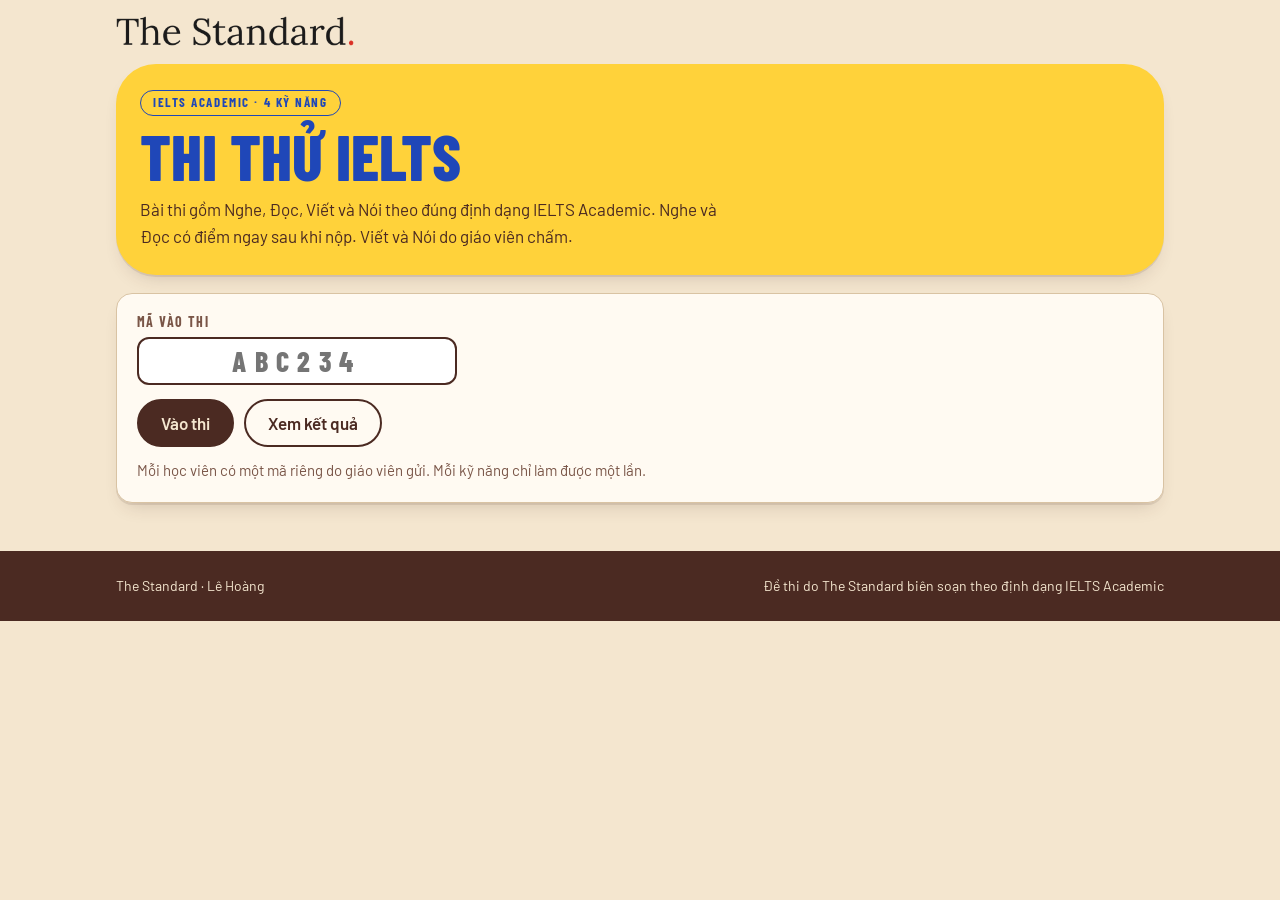
==== index.html @ 9aebc48a "Add IELTS mock test site (4 skills, random tests, original content) Co-Authored-By: Claude Opus 5.5 " ====
<!doctype html>
<html lang="vi">
<head>
<meta charset="utf-8">
<meta name="viewport" content="width=device-width, initial-scale=1, viewport-fit=cover">
<title>IELTS Mock Test · The Standard</title>
<meta name="description" content="Bài thi thử IELTS Academic 4 kỹ năng của The Standard.">
<meta name="theme-color" content="#f4e6cf">
<link rel="icon" href="assets/favicon.svg" type="image/svg+xml">
<link rel="preload" href="fonts/barlow-400.woff2" as="font" type="font/woff2" crossorigin>
<link rel="stylesheet" href="assets/app.css">
<script src="config.js"></script>
</head>
<body>
<main class="wrap" style="padding-top:16px">
  <a href="index.html" aria-label="The Standard"><img class="wm" src="assets/logo-black.png" alt="The Standard." width="760" height="96" style="height:30px"></a>

  <section class="lid">
    <span class="stamp">IELTS Academic · 4 kỹ năng</span>
    <h1>Thi thử IELTS</h1>
    <p>Bài thi gồm Nghe, Đọc, Viết và Nói theo đúng định dạng IELTS Academic. Nghe và Đọc có điểm ngay sau khi nộp. Viết và Nói do giáo viên chấm.</p>
  </section>

  <section class="card" id="login">
    <div class="field">
      <label for="code">Mã vào thi</label>
      <input class="input codein" id="code" maxlength="6" autocomplete="off" autocapitalize="characters" spellcheck="false" placeholder="ABC234">
    </div>
    <div class="row" style="margin-top:14px"><button class="btn" id="go">Vào thi</button><a class="btn ghost" href="result.html">Xem kết quả</a></div>
    <p class="msg err" id="err" hidden style="margin-top:12px"></p>
    <p class="note" style="margin-top:12px">Mỗi học viên có một mã riêng do giáo viên gửi. Mỗi kỹ năng chỉ làm được một lần.</p>
  </section>

  <section id="home" hidden style="display:grid;gap:18px">
    <section class="card" style="display:grid;gap:10px">
      <p class="small">Xin chào</p>
      <h2 id="hname"></h2>
      <p class="small" id="hcls"></p>
      <div class="row"><button class="btn blue" id="full">Thi trọn bộ</button><span class="small">Làm lần lượt Nghe, Đọc, Viết, Nói, khoảng 2 giờ 45 phút.</span></div>
      <p class="small">Hoặc chọn từng kỹ năng bên dưới để làm riêng từng phần.</p>
    </section>
    <div class="tiles" id="tiles"></div>
    <section class="card">
      <h2>Trước khi làm bài</h2>
      <ul class="clean" style="margin-top:10px">
        <li>Dùng Chrome hoặc Safari bản mới, trên máy tính hoặc điện thoại. Máy tính sẽ dễ làm phần Đọc và Viết hơn.</li>
        <li>Phần Nghe cần tai nghe. Audio chỉ phát một lần và không tua được.</li>
        <li>Phần Nói cần micro và chỗ yên tĩnh. Bài nói được ghi âm và gửi cho giáo viên.</li>
        <li>Bài làm được tự lưu trên máy. Nếu mất mạng hoặc lỡ tải lại trang, hãy mở lại trên cùng thiết bị để làm tiếp.</li>
        <li>Đồng hồ vẫn chạy khi bạn rời trang. Số lần chuyển sang ứng dụng khác được ghi lại.</li>
      </ul>
      <div class="row" style="margin-top:14px"><a class="btn ghost" href="result.html">Xem kết quả</a><button class="btn ghost" id="out">Đổi mã khác</button></div>
    </section>
  </section>
</main>
<footer class="foot"><div class="in"><span>The Standard · Lê Hoàng</span><span>Đề thi do The Standard biên soạn theo định dạng IELTS Academic</span></div></footer>
<script src="assets/app.js"></script>
<script>
(function () {
  var T = TS, $ = T.$;
  var STL = { open: 'Chưa làm', started: 'Đang làm dở', done: 'Đã nộp' };
  function show(info) {
    T.session({ code: info.code, name: info.name, cls: info.cls });
    $('#login').hidden = true; $('#home').hidden = false;
    $('#hname').textContent = info.name; $('#hcls').textContent = info.cls ? 'Lớp ' + info.cls + ' · Mã ' + info.code : 'Mã ' + info.code;
    var h = '';
    T.ORDER.forEach(function (sk) {
      var st = info.st[sk] || 'open', res = info.res || {}, extra = '';
      if (st === 'done' && (sk === 'L' || sk === 'R') && res[sk]) extra = 'Band ' + T.bandText(res[sk].band);
      if (st === 'done' && (sk === 'W' || sk === 'S')) extra = res[sk] && typeof res[sk].band === 'number' ? 'Band ' + T.bandText(res[sk].band) : 'Chờ giáo viên chấm';
      h += '<a class="tile ' + sk + (st === 'done' ? ' done' : '') + '" href="' + T.PAGE[sk] + '"' + (st === 'done' ? ' aria-disabled="true"' : '') + '><span class="stamp">' + T.SK[sk] + '</span><h3>' + T.SKVI[sk] + '</h3><span class="st">' + STL[st] + '</span><span>' + extra + '</span></a>';
    });
    $('#tiles').innerHTML = h;
    var next = T.ORDER.filter(function (sk) { return (info.st[sk] || 'open') !== 'done'; })[0];
    $('#full').disabled = !next;
    $('#full').onclick = function () { T.flow(true); location.href = T.PAGE[next]; };
    $('#tiles').onclick = function () { T.flow(false); };
  }
  function login(code) {
    $('#err').hidden = true; $('#go').disabled = true; $('#go').textContent = 'Đang kiểm tra...';
    T.api('info', { code: code }).then(function (r) {
      $('#go').disabled = false; $('#go').textContent = 'Vào thi';
      if (!r.ok) { $('#err').textContent = T.err(r); $('#err').hidden = false; if (r.error === 'no_code') T.session(null); return; }
      show(r);
    });
  }
  $('#go').onclick = function () { var c = $('#code').value.trim().toUpperCase(); if (c.length < 6) { $('#err').textContent = 'Mã gồm 6 ký tự.'; $('#err').hidden = false; return; } login(c); };
  $('#code').addEventListener('keydown', function (e) { if (e.key === 'Enter') $('#go').click(); });
  $('#out').onclick = function () { T.session(null); T.flow(false); location.reload(); };
  var s = T.session(); if (s && s.code) { $('#code').value = s.code; login(s.code); }
})();
</script>
</body>
</html>
---- assets/app.css ----
/* The Standard · IELTS Mock Test. Shelf Pop tokens (cream, cocoa, cobalt, paper). One light look. */
@font-face{font-family:"Barlow Condensed";src:url(../fonts/barlow-condensed-700.woff2) format("woff2");font-weight:700;font-display:swap}
@font-face{font-family:"Barlow Condensed";src:url(../fonts/barlow-condensed-800.woff2) format("woff2");font-weight:800;font-display:swap}
@font-face{font-family:"Barlow";src:url(../fonts/barlow-400.woff2) format("woff2");font-weight:400;font-display:swap}
@font-face{font-family:"Barlow";src:url(../fonts/barlow-600.woff2) format("woff2");font-weight:600;font-display:swap}
:root{
  --cocoa:#4b2a22;--cream:#f4e6cf;--cobalt:#1f5bb5;--paper:#fffaf2;--mocha:#7a5648;--sand:#d9c3a3;
  --yellow:#ffd23a;--ink-blue:#1f47b8;--plum:#6e2438;--green:#9fd63c;--green-ink:#1f4d14;--warm:#c4561d;--pink:#f07ccb;
  --ok:#2f7a3a;--bad:#b3261e;
  --display:"Barlow Condensed","Arial Narrow",sans-serif;--sans:Barlow,Arial,sans-serif;
  --r:16px;--shadow:0 2px 0 rgb(75 42 34 / .10),0 10px 20px -10px rgb(75 42 34 / .24);
  --ease:cubic-bezier(.2,0,0,1);--spring:cubic-bezier(.34,1.56,.64,1);
  color-scheme:light;
}
*{box-sizing:border-box}
[hidden]{display:none!important}
html{background:var(--cream)}
body{margin:0;background:var(--cream);color:var(--cocoa);font-family:var(--sans);font-size:17px;line-height:1.55;-webkit-font-smoothing:antialiased}
:root{padding-top:env(safe-area-inset-top,0px);padding-bottom:env(safe-area-inset-bottom,0px)}
h1,h2,h3,h4{margin:0;text-wrap:balance}
p{margin:0}
a{color:var(--cobalt)}
button,input,select,textarea{font:inherit;color:inherit}
:focus-visible{outline:3px solid var(--cobalt);outline-offset:2px}
.small{font-size:15px;color:var(--mocha)}
.num{font-variant-numeric:tabular-nums}
.stamp{display:inline-flex;align-items:center;gap:6px;font:700 13px/1.2 var(--display);letter-spacing:.12em;text-transform:uppercase;border:1.5px solid currentColor;border-radius:999px;padding:4px 12px}
.wrap{max-width:1080px;margin:0 auto;padding-left:max(16px,env(safe-area-inset-left,0px));padding-right:max(16px,env(safe-area-inset-right,0px));padding-block:12px 48px;display:grid;gap:18px}
.wrap>*{min-width:0}

/* top bar */
.bar{position:sticky;top:0;z-index:20;background:var(--cream);border-bottom:1px solid var(--sand)}
body::before{content:"";position:fixed;inset:0 0 auto;height:env(safe-area-inset-top,0px);z-index:30;background:var(--cream)}
.bar .in{max-width:1280px;margin:0 auto;display:flex;align-items:center;gap:12px;justify-content:space-between;min-height:60px;padding-left:max(16px,env(safe-area-inset-left,0px));padding-right:max(16px,env(safe-area-inset-right,0px))}
.bar{top:env(safe-area-inset-top,0px)}
.wm{height:24px;width:auto;display:block}
.bar .who{font-size:14px;color:var(--mocha);text-align:right;line-height:1.2;min-width:0}
.bar .who b{display:block;color:var(--cocoa);font-weight:600;white-space:nowrap;overflow:hidden;text-overflow:ellipsis;max-width:40vw}
.bar .who .t{display:block}
.timer{font:800 22px/1 var(--display);letter-spacing:.04em;background:var(--cocoa);color:var(--cream);border-radius:999px;padding:8px 14px;min-width:96px;text-align:center}
.timer.warn{background:var(--warm)}
.timer.idle{background:var(--sand);color:var(--cocoa)}

/* cards and buttons */
.card{background:var(--paper);border:1px solid var(--sand);border-radius:var(--r);padding:20px;box-shadow:var(--shadow)}
.card h2{font:700 26px/1.1 var(--display)}
.lid{background:var(--yellow);color:var(--ink-blue);border-radius:40px;padding:26px 24px;display:grid;gap:10px;box-shadow:var(--shadow)}
.lid h1{font:800 clamp(38px,7vw,64px)/.95 var(--display);text-transform:uppercase}
.lid p{color:var(--cocoa);max-width:58ch}
.lid .stamp{justify-self:start}
.btn{display:inline-flex;align-items:center;justify-content:center;gap:8px;min-height:48px;padding:0 22px;border-radius:999px;border:2px solid var(--cocoa);background:var(--cocoa);color:var(--cream);font-weight:600;font-size:17px;cursor:pointer;text-decoration:none;transition:transform .3s var(--spring),background-color .2s}
.btn:hover{transform:translateY(-2px)}
.btn.ghost{background:transparent;color:var(--cocoa)}
.btn.blue{background:var(--cobalt);border-color:var(--cobalt)}
.btn.warm{background:var(--warm);border-color:var(--warm)}
.btn:disabled{opacity:.45;cursor:not-allowed;transform:none}
.row{display:flex;flex-wrap:wrap;gap:10px;align-items:center}
.field{display:grid;gap:6px}
.field label{font:700 14px/1.2 var(--display);letter-spacing:.1em;text-transform:uppercase;color:var(--mocha)}
.input{border:2px solid var(--cocoa);border-radius:12px;min-height:48px;padding:0 14px;background:#fff;width:100%}
.codein{font:800 28px/1 var(--display);letter-spacing:.3em;text-transform:uppercase;text-align:center;max-width:320px}
.msg{border-radius:12px;padding:10px 14px;font-size:15px}
.msg.err{background:#fbe1dc;color:#7a1d14}
.msg.ok{background:#e3f3d4;color:var(--green-ink)}
.msg.info{background:#e6ecf8;color:#1d3a73}
.note{font-size:15px;color:var(--mocha);max-width:70ch}
ul.clean{margin:0;padding-left:1.1em;display:grid;gap:6px}

/* skill tiles */
.tiles{display:grid;gap:12px;grid-template-columns:repeat(auto-fit,minmax(220px,1fr))}
.tile{border-radius:20px;padding:18px;display:grid;gap:6px;align-content:start;text-decoration:none;color:inherit;border:2px solid transparent;transition:transform .35s var(--spring)}
.tile:hover{transform:translateY(-3px)}
.tile h3{font:800 28px/1 var(--display);text-transform:uppercase}
.tile .st{font-weight:600}
.tile.L{background:#7b3cbf;color:#f4e6cf}.tile.R{background:var(--green);color:var(--green-ink)}
.tile.W{background:var(--warm);color:#fff8ee}.tile.S{background:var(--cocoa);color:var(--cream)}
.tile.done{opacity:.75}
.tile[aria-disabled="true"]{pointer-events:none;opacity:.5}

/* exam layout */
.exam{display:grid;gap:16px}
.split{display:grid;gap:16px}
@media (min-width:900px){.split{grid-template-columns:minmax(0,1fr) minmax(0,1fr);align-items:start}
  .split .pane{position:sticky;top:76px;max-height:calc(100vh - 92px);overflow:auto}}
.pane{background:var(--paper);border:1px solid var(--sand);border-radius:var(--r);padding:20px}
.passage h2{font:700 26px/1.1 var(--display);margin-bottom:10px}
.passage p{margin:0 0 12px;line-height:1.65}
.passage .pl{font:800 16px var(--display);color:var(--cobalt);margin-right:8px}
.ptabs{display:flex;gap:8px;flex-wrap:wrap}
.ptab{border:2px solid var(--cocoa);background:transparent;border-radius:999px;min-height:44px;padding:0 16px;font:700 15px var(--display);letter-spacing:.06em;text-transform:uppercase;cursor:pointer}
.ptab[aria-selected="true"]{background:var(--cocoa);color:var(--cream)}
.mobswitch{display:flex;gap:8px}
@media (min-width:900px){.mobswitch{display:none}}

/* questions */
.qsec{display:grid;gap:14px;scroll-margin-top:80px}
.qsec>h3{font:800 22px/1 var(--display);text-transform:uppercase;color:var(--cobalt)}
.qsec.now{outline:3px solid var(--yellow);outline-offset:6px;border-radius:12px}
.grp{display:grid;gap:10px;border-top:1px dashed var(--sand);padding-top:12px}
.grp .gi{font-weight:600}
.grp .gt{font:700 18px var(--display);text-align:center}
.grow{line-height:2.2}
.grow.h{font-weight:700;margin-top:6px;line-height:1.4}
.grow.ex{color:var(--mocha);font-style:italic}
.gap{display:inline-flex;align-items:center;gap:4px;vertical-align:middle}
.gap b,.qn{display:inline-grid;place-items:center;min-width:26px;height:26px;padding:0 4px;border-radius:7px;background:var(--cocoa);color:var(--cream);font:700 14px var(--display);white-space:nowrap}
.gap input{border:none;border-bottom:2px solid var(--cocoa);background:#fff;border-radius:6px 6px 0 0;min-height:34px;width:150px;padding:0 6px;font-size:16px}
.gap input:focus{border-color:var(--cobalt);outline:none;background:#eef3fd}
.mcq{display:grid;gap:6px}
.mcq .stem{display:flex;gap:8px;align-items:flex-start;font-weight:600}
.opt{display:flex;gap:10px;align-items:flex-start;border:1.5px solid var(--sand);border-radius:12px;padding:8px 12px;cursor:pointer;background:#fff;min-height:44px}
.opt input{margin-top:5px;accent-color:var(--cobalt);width:18px;height:18px;flex:none}
.opt .L{font-weight:700;min-width:1.2em}
.opt:has(input:checked){border-color:var(--cobalt);background:#eef3fd}
.mrow{display:flex;gap:10px;align-items:center;flex-wrap:wrap}
.mrow .stem{flex:1 1 220px;min-width:0}
.sel{border:2px solid var(--cocoa);border-radius:10px;min-height:42px;padding:0 10px;background:#fff;font-weight:600}
.box{border:2px solid var(--cocoa);border-radius:12px;padding:10px 14px;background:#fff;display:grid;gap:4px}
.box b{font-family:var(--display);letter-spacing:.05em}
.tf{display:flex;flex-wrap:wrap;gap:6px}
.tf label{display:inline-flex;align-items:center;gap:6px;border:1.5px solid var(--sand);border-radius:999px;padding:6px 12px;cursor:pointer;background:#fff;font-weight:600;font-size:15px}
.tf label:has(input:checked){border-color:var(--cobalt);background:#eef3fd}
.tf input{accent-color:var(--cobalt)}
.map{max-width:520px;width:100%;height:auto;display:block;margin:0 auto}
.chart{width:100%;height:auto;display:block;background:#fff;border-radius:12px;border:1px solid var(--sand)}

/* question nav */
.qnav{position:sticky;bottom:0;z-index:15;background:var(--paper);border-top:1px solid var(--sand);padding:8px max(16px,env(safe-area-inset-left,0px)) calc(8px + env(safe-area-inset-bottom,0px));display:flex;gap:10px;align-items:center}
.qnav .nums{display:flex;gap:4px;overflow-x:auto;flex:1;min-width:0;scrollbar-width:thin}
.qnav .nums a{flex:none;display:inline-grid;place-items:center;width:30px;height:30px;border-radius:8px;border:1.5px solid var(--sand);font:700 13px var(--display);text-decoration:none;color:var(--cocoa);background:#fff}
.qnav .nums a.on{background:var(--cobalt);border-color:var(--cobalt);color:#fff}

/* audio status */
.player{display:grid;gap:8px}
.prog{height:10px;border-radius:999px;background:var(--cream);overflow:hidden;border:1px solid var(--sand)}
.prog b{display:block;height:100%;width:0;background:var(--cobalt);transition:width .5s linear}

/* result */
.result{background:var(--plum);color:var(--cream);border-radius:28px;padding:24px;display:grid;gap:10px;box-shadow:var(--shadow)}
.result .big{font:800 clamp(44px,9vw,72px)/1 var(--display)}
.result .stamp{justify-self:start}
.ticks{display:grid;grid-template-columns:repeat(auto-fill,minmax(64px,1fr));gap:6px}
.ticks span{border-radius:8px;padding:4px 6px;font:700 14px var(--display);text-align:center}
.ticks .y{background:#e3f3d4;color:var(--green-ink)}
.ticks .n{background:#fbe1dc;color:#7a1d14}

/* writing */
.wtabs{display:flex;gap:8px;flex-wrap:wrap}
textarea.essay{width:100%;min-height:340px;border:2px solid var(--cocoa);border-radius:12px;padding:12px;background:#fff;line-height:1.6;resize:vertical}
.wc{font:700 15px var(--display);letter-spacing:.05em}

/* speaking */
.meter{height:14px;border-radius:999px;background:var(--cream);border:1px solid var(--sand);overflow:hidden}
.meter b{display:block;height:100%;width:0;background:var(--green);transition:width .08s linear}
.qcard{border-radius:20px;background:var(--cocoa);color:var(--cream);padding:22px;font-size:22px;line-height:1.35;min-height:110px;display:grid;align-content:center}
.qcard.in{animation:rise .45s var(--ease)}
@keyframes rise{from{opacity:0;transform:translateY(8px)}to{opacity:1;transform:none}}
.cue{border:2px solid var(--cocoa);border-radius:16px;background:#fff;padding:18px;display:grid;gap:8px}
.cue h3{font:700 22px/1.2 var(--display)}
.rec{display:inline-flex;align-items:center;gap:8px;font-weight:600;color:var(--bad)}
.rec i{width:12px;height:12px;border-radius:50%;background:var(--bad);animation:blink 1s infinite}
@keyframes blink{50%{opacity:.25}}
.steps{display:flex;gap:6px;flex-wrap:wrap}
.steps span{border-radius:999px;padding:4px 12px;font:700 14px var(--display);letter-spacing:.06em;text-transform:uppercase;border:1.5px solid var(--sand)}
.steps span.on{background:var(--cobalt);border-color:var(--cobalt);color:#fff}
.steps span.done{background:var(--green);border-color:var(--green);color:var(--green-ink)}

/* overlay confirm */
.ov{position:fixed;inset:0;z-index:50;background:rgb(30 18 14 / .55);display:grid;place-items:center;padding:16px}
.ov .card{max-width:440px;width:100%;display:grid;gap:14px}

footer.foot{background:var(--cocoa);color:var(--cream);font-size:14px}
footer.foot .in{max-width:1080px;margin:0 auto;padding:24px max(16px,env(safe-area-inset-left,0px));display:flex;flex-wrap:wrap;gap:10px 24px;justify-content:space-between;align-items:center}
footer.foot a{color:var(--cream)}
@media (prefers-reduced-motion:reduce){*,*::before,*::after{animation:none!important;transition:none!important}}

@media (max-width:560px){.bar .who .t{display:none}.wm{height:20px}.timer{font-size:19px;min-width:84px;padding:7px 12px}}
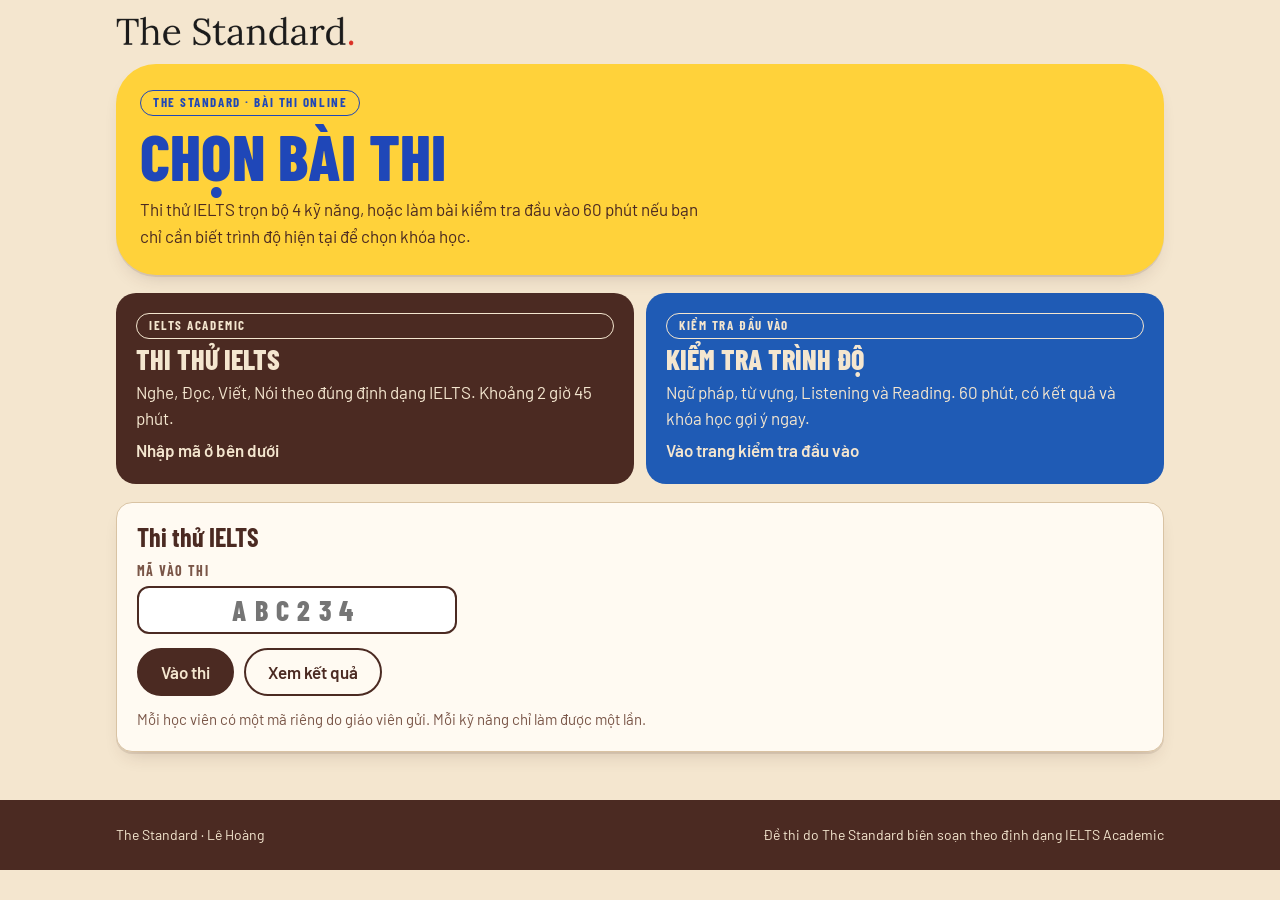
==== commit 73b36324: "Add entry test (kiểm tra đầu vào) with separate grading server - entry.html: 60 minute placement tes" ====
--- a/index.html
+++ b/index.html
@@ -8,7 +8,9 @@
 <meta name="theme-color" content="#f4e6cf">
 <link rel="icon" href="assets/favicon.svg" type="image/svg+xml">
 <link rel="preload" href="fonts/barlow-400.woff2" as="font" type="font/woff2" crossorigin>
-<link rel="stylesheet" href="assets/app.css">
+<link rel="stylesheet" href="assets/app.css?v=20261024a">
+<link rel="preconnect" href="https://script.google.com">
+<link rel="preconnect" href="https://script.googleusercontent.com" crossorigin>
 <script src="config.js"></script>
 </head>
 <body>
@@ -16,12 +18,18 @@
   <a href="index.html" aria-label="The Standard"><img class="wm" src="assets/logo-black.png" alt="The Standard." width="760" height="96" style="height:30px"></a>
 
   <section class="lid">
-    <span class="stamp">IELTS Academic · 4 kỹ năng</span>
-    <h1>Thi thử IELTS</h1>
-    <p>Bài thi gồm Nghe, Đọc, Viết và Nói theo đúng định dạng IELTS Academic. Nghe và Đọc có điểm ngay sau khi nộp. Viết và Nói do giáo viên chấm.</p>
+    <span class="stamp">The Standard · Bài thi online</span>
+    <h1>Chọn bài thi</h1>
+    <p>Thi thử IELTS trọn bộ 4 kỹ năng, hoặc làm bài kiểm tra đầu vào 60 phút nếu bạn chỉ cần biết trình độ hiện tại để chọn khóa học.</p>
   </section>
 
+  <div class="tiles" id="choose">
+    <a class="tile S" href="#login" id="pickIelts"><span class="stamp">IELTS Academic</span><h3>Thi thử IELTS</h3><span>Nghe, Đọc, Viết, Nói theo đúng định dạng IELTS. Khoảng 2 giờ 45 phút.</span><span class="st">Nhập mã ở bên dưới</span></a>
+    <a class="tile" href="entry.html" style="background:var(--cobalt);color:var(--cream)"><span class="stamp">Kiểm tra đầu vào</span><h3>Kiểm tra trình độ</h3><span>Ngữ pháp, từ vựng, Listening và Reading. 60 phút, có kết quả và khóa học gợi ý ngay.</span><span class="st">Vào trang kiểm tra đầu vào</span></a>
+  </div>
+
   <section class="card" id="login">
+    <h2 style="margin-bottom:12px">Thi thử IELTS</h2>
     <div class="field">
       <label for="code">Mã vào thi</label>
       <input class="input codein" id="code" maxlength="6" autocomplete="off" autocapitalize="characters" spellcheck="false" placeholder="ABC234">
@@ -54,19 +62,19 @@
   </section>
 </main>
 <footer class="foot"><div class="in"><span>The Standard · Lê Hoàng</span><span>Đề thi do The Standard biên soạn theo định dạng IELTS Academic</span></div></footer>
-<script src="assets/app.js"></script>
+<script src="assets/app.js?v=20261024a"></script>
 <script>
 (function () {
   var T = TS, $ = T.$;
   var STL = { open: 'Chưa làm', started: 'Đang làm dở', done: 'Đã nộp' };
   function show(info) {
-    T.session({ code: info.code, name: info.name, cls: info.cls });
-    $('#login').hidden = true; $('#home').hidden = false;
+    T.session({ code: info.code, name: info.name, cls: info.cls }); T.info(info);
+    $('#login').hidden = true; $('#choose').hidden = true; $('#home').hidden = false;
     $('#hname').textContent = info.name; $('#hcls').textContent = info.cls ? 'Lớp ' + info.cls + ' · Mã ' + info.code : 'Mã ' + info.code;
     var h = '';
     T.ORDER.forEach(function (sk) {
       var st = info.st[sk] || 'open', res = info.res || {}, extra = '';
-      if (st === 'done' && (sk === 'L' || sk === 'R') && res[sk]) extra = 'Band ' + T.bandText(res[sk].band);
+      if (st === 'done' && (sk === 'L' || sk === 'R') && res[sk]) extra = 'Band ' + T.bandText(res[sk].band) + ' (ước tính)';
       if (st === 'done' && (sk === 'W' || sk === 'S')) extra = res[sk] && typeof res[sk].band === 'number' ? 'Band ' + T.bandText(res[sk].band) : 'Chờ giáo viên chấm';
       h += '<a class="tile ' + sk + (st === 'done' ? ' done' : '') + '" href="' + T.PAGE[sk] + '"' + (st === 'done' ? ' aria-disabled="true"' : '') + '><span class="stamp">' + T.SK[sk] + '</span><h3>' + T.SKVI[sk] + '</h3><span class="st">' + STL[st] + '</span><span>' + extra + '</span></a>';
     });
@@ -76,18 +84,28 @@
     $('#full').onclick = function () { T.flow(true); location.href = T.PAGE[next]; };
     $('#tiles').onclick = function () { T.flow(false); };
   }
-  function login(code) {
-    $('#err').hidden = true; $('#go').disabled = true; $('#go').textContent = 'Đang kiểm tra...';
+  function login(code, quiet) {
+    $('#err').hidden = true;
+    if (!quiet) { $('#go').disabled = true; $('#go').textContent = 'Đang kiểm tra...'; }
     T.api('info', { code: code }).then(function (r) {
       $('#go').disabled = false; $('#go').textContent = 'Vào thi';
-      if (!r.ok) { $('#err').textContent = T.err(r); $('#err').hidden = false; if (r.error === 'no_code') T.session(null); return; }
+      if (!r.ok) {
+        if (quiet && r.error !== 'no_code') return;          // keep the stored view when the network blips
+        if (quiet) { $('#home').hidden = true; $('#login').hidden = false; $('#choose').hidden = false; }
+        $('#err').textContent = T.err(r); $('#err').hidden = false; if (r.error === 'no_code') { T.session(null); T.info(null); } return;
+      }
       show(r);
     });
   }
   $('#go').onclick = function () { var c = $('#code').value.trim().toUpperCase(); if (c.length < 6) { $('#err').textContent = 'Mã gồm 6 ký tự.'; $('#err').hidden = false; return; } login(c); };
   $('#code').addEventListener('keydown', function (e) { if (e.key === 'Enter') $('#go').click(); });
-  $('#out').onclick = function () { T.session(null); T.flow(false); location.reload(); };
-  var s = T.session(); if (s && s.code) { $('#code').value = s.code; login(s.code); }
+  $('#out').onclick = function () { T.session(null); T.info(null); T.flow(false); location.reload(); };
+  var s = T.session(), cached = T.info();
+  if (s && s.code) {
+    $('#code').value = s.code;
+    if (cached) { show(cached); login(s.code, true); }   // open at once, refresh in the background
+    else login(s.code);
+  }
 })();
 </script>
 </body>
--- a/assets/app.css
+++ b/assets/app.css
@@ -175,3 +175,23 @@
 @media (prefers-reduced-motion:reduce){*,*::before,*::after{animation:none!important;transition:none!important}}
 
 @media (max-width:560px){.bar .who .t{display:none}.wm{height:20px}.timer{font-size:19px;min-width:84px;padding:7px 12px}}
+
+/* touch targets of at least 44px */
+.tf label,.sel{min-height:44px}
+.qnav .nums a{min-width:44px;height:44px;width:auto}
+@media (max-width:899px){.qnav .nums{gap:6px}}
+
+/* band descriptor grid, used by the teacher dashboard and the result page */
+.wgrid{display:grid;grid-template-columns:repeat(4,minmax(0,1fr));gap:8px}
+.wcell{display:grid;gap:6px;align-content:start;min-width:0}
+.wdesc{font-size:13px;line-height:1.35;color:var(--mocha)}
+.wdesc:empty{display:none}
+.wdesc b{color:var(--cocoa)}
+.wdesc ul{margin:2px 0 6px;padding-left:16px;list-style:revert}
+@media (max-width:760px){.wgrid{grid-template-columns:repeat(2,minmax(0,1fr))}}
+/* descriptor language switch: Vietnamese by default */
+html[data-dl="en"] .dl-vi,html:not([data-dl="en"]) .dl-en{display:none}
+.dltog{display:inline-flex;border:1.5px solid var(--cocoa);border-radius:999px;overflow:hidden;flex:none}
+.dltog button{font:inherit;font-size:13px;font-weight:600;min-height:36px;padding:0 14px;border:0;background:transparent;color:var(--cocoa);cursor:pointer}
+html:not([data-dl="en"]) .dltog [data-dl-set="vi"],html[data-dl="en"] .dltog [data-dl-set="en"]{background:var(--cocoa);color:var(--paper)}
+.dlhead{display:flex;flex-wrap:wrap;align-items:center;justify-content:space-between;gap:8px 12px}
